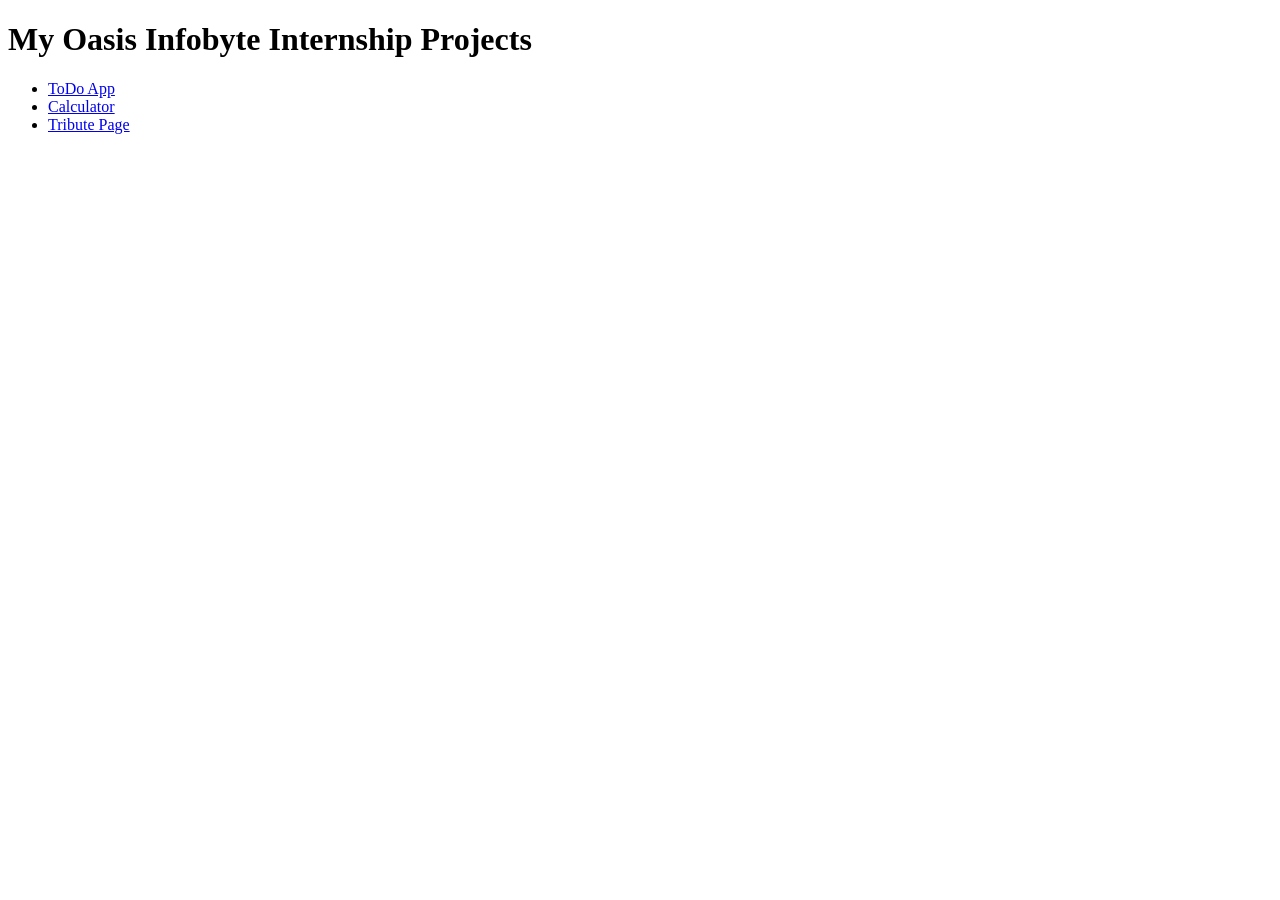
==== index.html @ ab1253c7 "added homepage" ====
<!DOCTYPE html>
<html>

<head>
    <title>Oasis Internship Projects</title>
</head>

<body>

    <h1>My Oasis Infobyte Internship Projects</h1>

    <ul>
        <li><a href="ToDo-App/">ToDo App</a></li>
        <li><a href="Calculator-OSIFB/">Calculator</a></li>
        <li><a href="tributeApp/">Tribute Page</a></li>
    </ul>

</body>

</html>
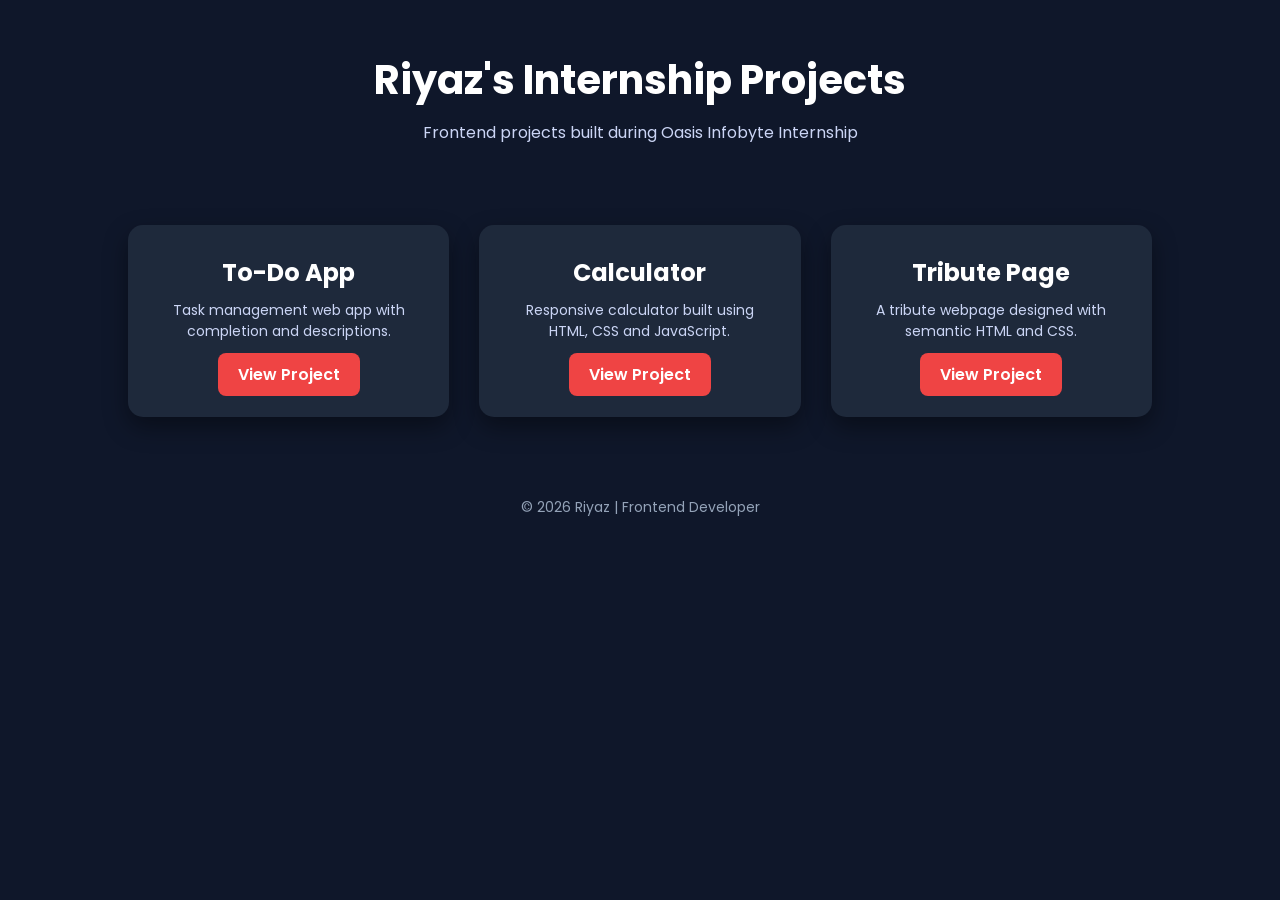
==== commit f1d719d5: "improved the root index file" ====
--- a/index.html
+++ b/index.html
@@ -1,19 +1,63 @@
 <!DOCTYPE html>
-<html>
+<html lang="en">
 
 <head>
-    <title>Oasis Internship Projects</title>
+    <meta charset="UTF-8">
+    <meta name="viewport" content="width=device-width, initial-scale=1.0">
+
+    <title>Riyaz | Internship Projects</title>
+
+    <link rel="stylesheet" href="style.css">
+
+    <link href="https://fonts.googleapis.com/css2?family=Poppins:wght@300;400;600&display=swap" rel="stylesheet">
+
 </head>
 
 <body>
 
-    <h1>My Oasis Infobyte Internship Projects</h1>
+    <header class="header">
 
-    <ul>
-        <li><a href="ToDo-App/">ToDo App</a></li>
-        <li><a href="Calculator-OSIFB/">Calculator</a></li>
-        <li><a href="tributeApp/">Tribute Page</a></li>
-    </ul>
+        <h1>Riyaz's Internship Projects</h1>
+        <p>Frontend projects built during Oasis Infobyte Internship</p>
+
+    </header>
+
+    <section class="projects">
+
+        <div class="card">
+
+            <h2>To-Do App</h2>
+            <p>Task management web app with completion and descriptions.</p>
+
+            <a href="./OIBSIP-TodoApp/">View Project</a>
+
+        </div>
+
+        <div class="card">
+
+            <h2>Calculator</h2>
+            <p>Responsive calculator built using HTML, CSS and JavaScript.</p>
+
+            <a href="./OIBSIP-Calculator/">View Project</a>
+
+        </div>
+
+        <div class="card">
+
+            <h2>Tribute Page</h2>
+            <p>A tribute webpage designed with semantic HTML and CSS.</p>
+
+            <a href="./OIBSIP-TributeApp/">View Project</a>
+
+        </div>
+
+    </section>
+
+    <footer>
+
+        <p>© 2026 Riyaz | Frontend Developer</p>
+
+    </footer>
 
 </body>
 
--- a/style.css
+++ b/style.css
@@ -0,0 +1,117 @@
+* {
+    margin: 0;
+    padding: 0;
+    box-sizing: border-box;
+    font-family: 'Poppins', sans-serif;
+}
+
+body {
+    background: #0f172a;
+    color: white;
+    min-height: 100vh;
+    display: flex;
+    flex-direction: column;
+    align-items: center;
+}
+
+.header {
+    text-align: center;
+    padding: 50px 20px;
+}
+
+.header h1 {
+    font-size: 40px;
+    margin-bottom: 10px;
+}
+
+.header p {
+    color: #cbd5f5;
+}
+
+.projects {
+
+    width: 80%;
+
+    display: grid;
+
+    grid-template-columns: repeat(auto-fit, minmax(250px, 1fr));
+
+    gap: 30px;
+
+    margin-top: 30px;
+
+}
+
+.card {
+
+    background: #1e293b;
+
+    padding: 30px;
+
+    border-radius: 15px;
+
+    text-align: center;
+
+    box-shadow: 0 10px 25px rgba(0, 0, 0, 0.4);
+
+    transition: 0.3s;
+
+}
+
+.card:hover {
+
+    transform: translateY(-8px);
+
+    box-shadow: 0 20px 40px rgba(0, 0, 0, 0.6);
+
+}
+
+.card h2 {
+
+    margin-bottom: 10px;
+
+}
+
+.card p {
+
+    font-size: 14px;
+
+    color: #cbd5f5;
+
+    margin-bottom: 20px;
+
+}
+
+.card a {
+
+    text-decoration: none;
+
+    background: #ef4444;
+
+    color: white;
+
+    padding: 10px 20px;
+
+    border-radius: 8px;
+
+    font-weight: 600;
+
+}
+
+.card a:hover {
+
+    background: #dc2626;
+
+}
+
+footer {
+
+    margin-top: 60px;
+
+    padding: 20px;
+
+    color: #94a3b8;
+
+    font-size: 14px;
+
+}
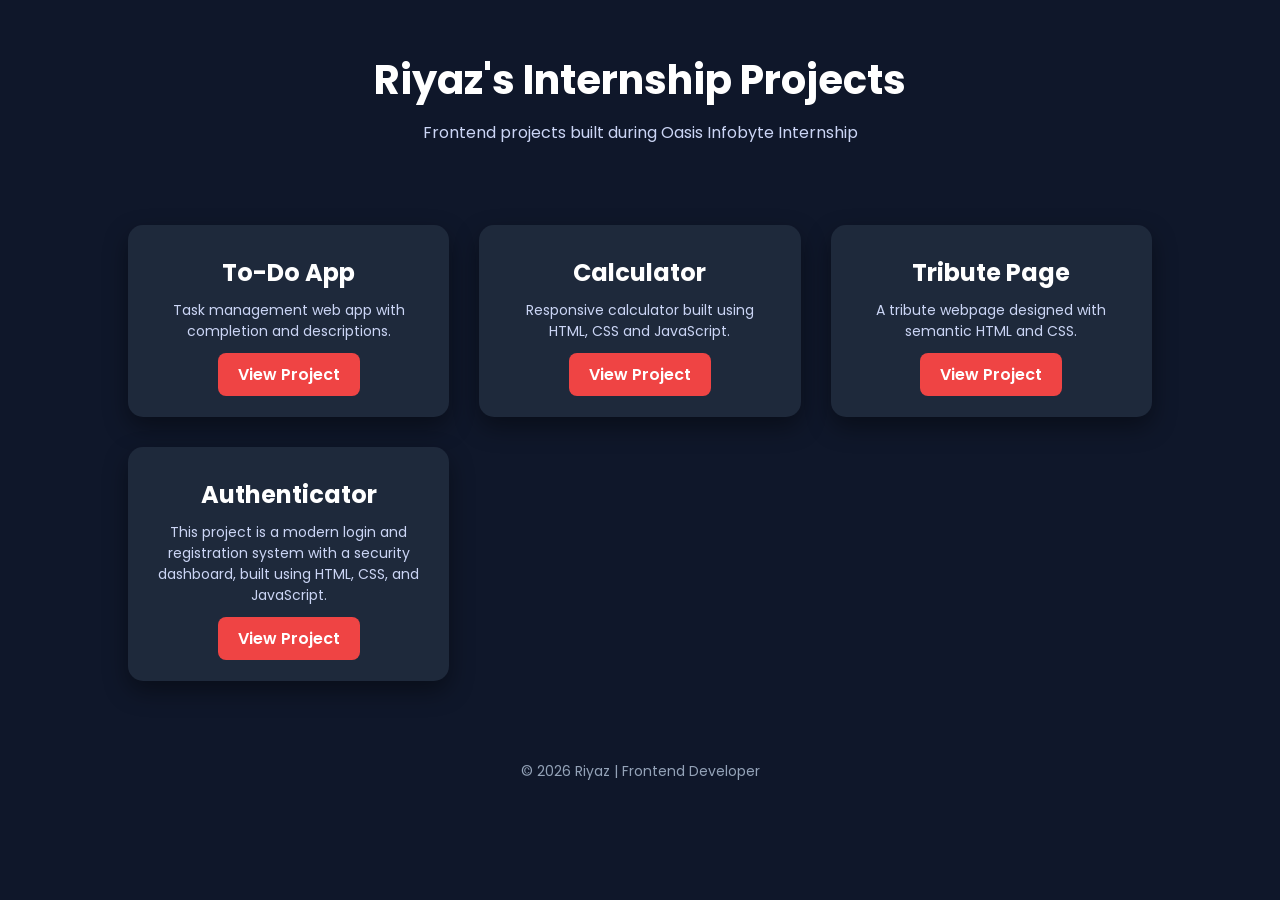
==== commit d8bac212: "added authentication card" ====
--- a/index.html
+++ b/index.html
@@ -50,6 +50,15 @@
             <a href="./OIBSIP-TributeApp/">View Project</a>
 
         </div>
+        <div class="card">
+
+            <h2>Authenticator</h2>
+            <p>This project is a modern login and registration system with a security dashboard, built using HTML, CSS,
+                and JavaScript. </p>
+
+            <a href="./OIBSIP-AuthenticationApp">View Project</a>
+
+        </div>
 
     </section>
 
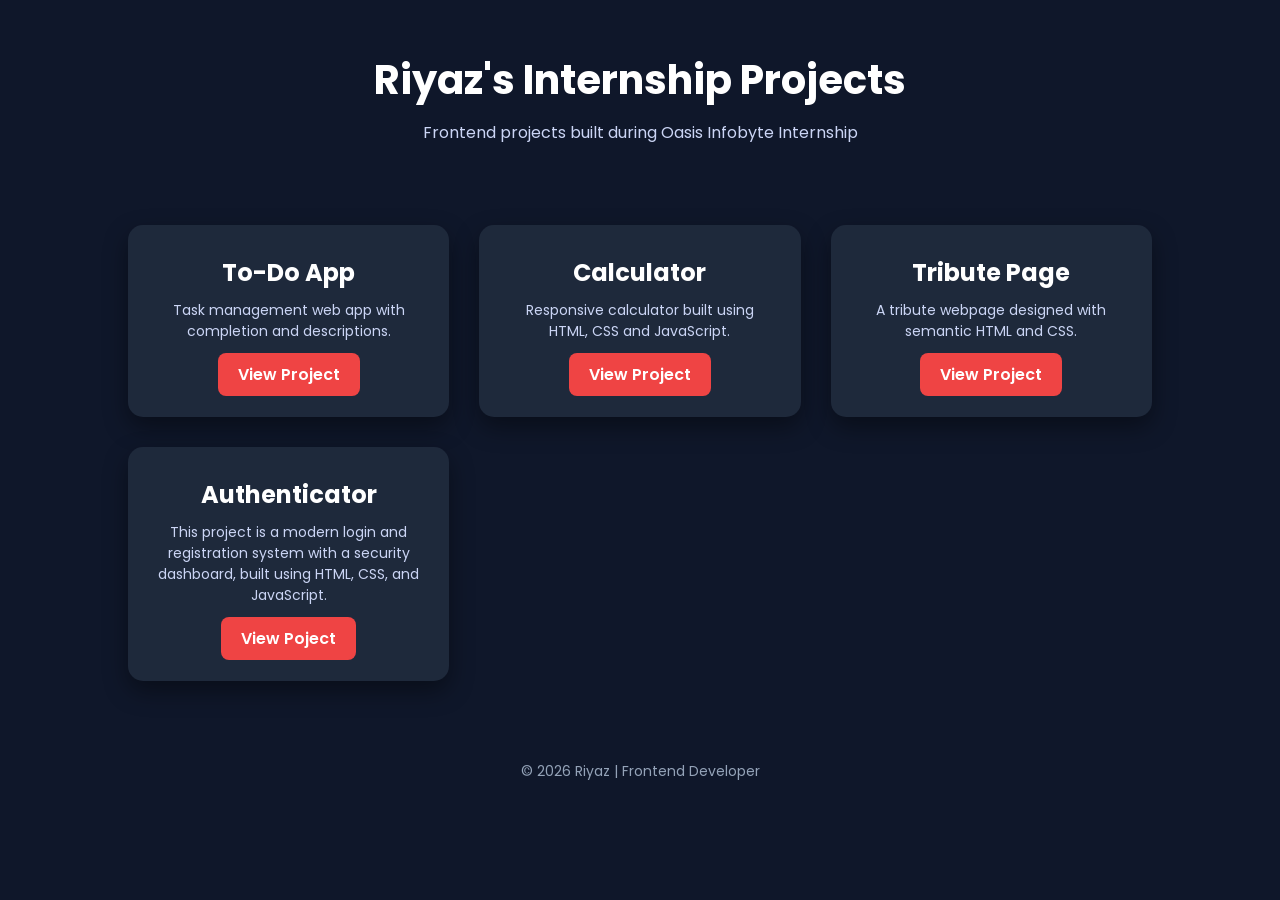
==== commit 5962779d: "fixed links" ====
--- a/index.html
+++ b/index.html
@@ -56,8 +56,7 @@
             <p>This project is a modern login and registration system with a security dashboard, built using HTML, CSS,
                 and JavaScript. </p>
 
-            <a href="./OIBSIP-AuthenticationApp">View Project</a>
-
+            <a href="OIBSIP_AuthenticationApp/index.html">View Poject</a>
         </div>
 
     </section>
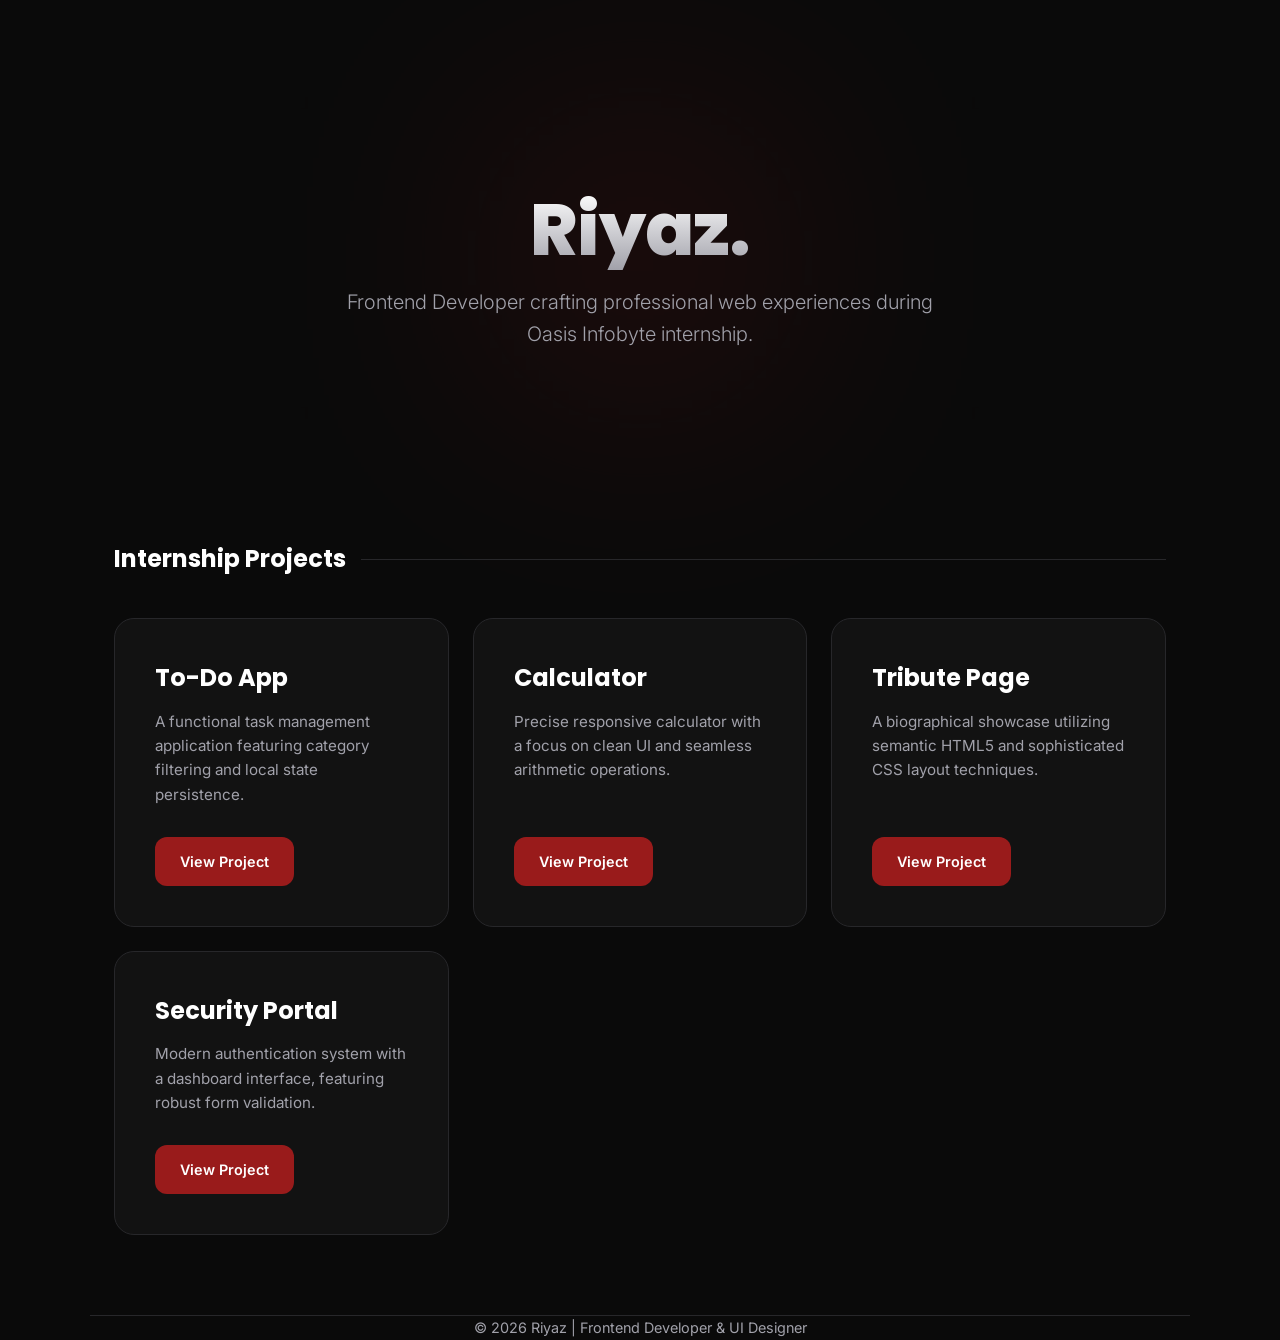
==== commit 1a0444e8: "enhanced portfolio" ====
--- a/index.html
+++ b/index.html
@@ -1,72 +1,99 @@
-<!DOCTYPE html>
+<!doctype html>
 <html lang="en">
-
-<head>
-    <meta charset="UTF-8">
-    <meta name="viewport" content="width=device-width, initial-scale=1.0">
-
-    <title>Riyaz | Internship Projects</title>
-
-    <link rel="stylesheet" href="style.css">
-
-    <link href="https://fonts.googleapis.com/css2?family=Poppins:wght@300;400;600&display=swap" rel="stylesheet">
-
-</head>
-
-<body>
-
-    <header class="header">
-
-        <h1>Riyaz's Internship Projects</h1>
-        <p>Frontend projects built during Oasis Infobyte Internship</p>
-
+  <head>
+    <meta charset="UTF-8" />
+    <meta name="viewport" content="width=device-width, initial-scale=1.0" />
+    <title>Riyaz | Portfolio</title>
+    <!-- Google Fonts -->
+    <link
+      href="https://fonts.googleapis.com/css2?family=Inter:wght@300;400;600;800&family=Poppins:wght@600&display=swap"
+      rel="stylesheet"
+    />
+    <!-- Link to your external CSS file -->
+    <link rel="stylesheet" href="style.css" />
+  </head>
+  <body>
+    <!-- Hero / Header Section -->
+    <header class="header container">
+      <div class="hero-content">
+        <h1>Riyaz<span class="red-dot">.</span></h1>
+        <p>
+          Frontend Developer crafting professional web experiences during Oasis
+          Infobyte internship.
+        </p>
+      </div>
     </header>
 
-    <section class="projects">
+    <!-- Main Content -->
+    <main class="container">
+      <h2 class="section-title">Internship Projects</h2>
 
+      <section class="projects-grid">
+        <!-- Project 1: To-Do App -->
         <div class="card">
-
+          <div class="card-info">
             <h2>To-Do App</h2>
-            <p>Task management web app with completion and descriptions.</p>
-
-            <a href="./OIBSIP-TodoApp/">View Project</a>
-
+            <p>
+              A functional task management application featuring category
+              filtering and local state persistence.
+            </p>
+          </div>
+          <div class="card-action">
+            <a href="./OIBSIP-TodoApp/" class="btn">View Project</a>
+          </div>
         </div>
 
+        <!-- Project 2: Calculator -->
         <div class="card">
-
+          <div class="card-info">
             <h2>Calculator</h2>
-            <p>Responsive calculator built using HTML, CSS and JavaScript.</p>
-
-            <a href="./OIBSIP-Calculator/">View Project</a>
-
+            <p>
+              Precise responsive calculator with a focus on clean UI and
+              seamless arithmetic operations.
+            </p>
+          </div>
+          <div class="card-action">
+            <a href="./OIBSIP-Calculator/" class="btn">View Project</a>
+          </div>
         </div>
 
+        <!-- Project 3: Tribute Page -->
         <div class="card">
-
+          <div class="card-info">
             <h2>Tribute Page</h2>
-            <p>A tribute webpage designed with semantic HTML and CSS.</p>
-
-            <a href="./OIBSIP-TributeApp/">View Project</a>
-
-        </div>
-        <div class="card">
-
-            <h2>Authenticator</h2>
-            <p>This project is a modern login and registration system with a security dashboard, built using HTML, CSS,
-                and JavaScript. </p>
-
-            <a href="OIBSIP_AuthenticationApp/index.html">View Poject</a>
+            <p>
+              A biographical showcase utilizing semantic HTML5 and sophisticated
+              CSS layout techniques.
+            </p>
+          </div>
+          <div class="card-action">
+            <a href="./OIBSIP-TributeApp/" class="btn">View Project</a>
+          </div>
         </div>
 
-    </section>
+        <!-- Project 4: Authenticator -->
+        <div class="card">
+          <div class="card-info">
+            <h2>Security Portal</h2>
+            <p>
+              Modern authentication system with a dashboard interface, featuring
+              robust form validation.
+            </p>
+          </div>
+          <div class="card-action">
+            <a href="OIBSIP_AuthenticationApp/index.html" class="btn"
+              >View Project</a
+            >
+          </div>
+        </div>
+      </section>
+    </main>
 
-    <footer>
-
-        <p>© 2026 Riyaz | Frontend Developer</p>
-
+    <!-- Footer -->
+    <footer class="container">
+      <div class="footer-inner">
+        <p>© 2026 Riyaz | Frontend Developer & UI Designer</p>
+      </div>
     </footer>
-
-</body>
-
-</html>+  </body>
+</html>
--- a/style.css
+++ b/style.css
@@ -1,117 +1,219 @@
+:root {
+  --bg-main: #0a0a0a;
+  --bg-card: #121212;
+  --primary-red: #991b1b;
+  --accent-red: #ef4444;
+  --text-main: #ffffff;
+  --text-muted: #a1a1aa;
+  --border-color: #27272a;
+  --transition: all 0.3s cubic-bezier(0.4, 0, 0.2, 1);
+}
+
 * {
-    margin: 0;
-    padding: 0;
-    box-sizing: border-box;
-    font-family: 'Poppins', sans-serif;
+  margin: 0;
+  padding: 0;
+  box-sizing: border-box;
 }
 
 body {
-    background: #0f172a;
-    color: white;
-    min-height: 100vh;
-    display: flex;
-    flex-direction: column;
-    align-items: center;
-}
-
+  background-color: var(--bg-main);
+  color: var(--text-main);
+  font-family: "Inter", sans-serif;
+  line-height: 1.6;
+  overflow-x: hidden;
+}
+
+/* Smooth Scroll */
+html {
+  scroll-behavior: smooth;
+}
+
+/* Layout Container */
+.container {
+  max-width: 1100px;
+  margin: 0 auto;
+  padding: 0 24px;
+}
+
+/* Header / Hero Section */
 .header {
-    text-align: center;
-    padding: 50px 20px;
+  min-height: 60vh;
+  display: flex;
+  flex-direction: column;
+  justify-content: center;
+  align-items: center;
+  text-align: center;
+  padding: 80px 20px;
+  position: relative;
+}
+
+/* Decorative Glow */
+.header::before {
+  content: "";
+  position: absolute;
+  top: 20%;
+  width: 300px;
+  height: 300px;
+  background: var(--primary-red);
+  filter: blur(120px);
+  opacity: 0.15;
+  z-index: -1;
 }
 
 .header h1 {
-    font-size: 40px;
-    margin-bottom: 10px;
+  font-family: "Poppins", sans-serif;
+  font-size: clamp(2.5rem, 8vw, 4.5rem);
+  font-weight: 800;
+  letter-spacing: -1px;
+  line-height: 1.1;
+  margin-bottom: 16px;
+  background: linear-gradient(to bottom, #ffffff, #a1a1aa);
+  -webkit-background-clip: text;
+  -webkit-text-fill-color: transparent;
 }
 
 .header p {
-    color: #cbd5f5;
-}
-
-.projects {
-
-    width: 80%;
-
-    display: grid;
-
-    grid-template-columns: repeat(auto-fit, minmax(250px, 1fr));
-
-    gap: 30px;
-
-    margin-top: 30px;
-
-}
-
+  font-size: clamp(1rem, 3vw, 1.25rem);
+  color: var(--text-muted);
+  max-width: 600px;
+  font-weight: 300;
+}
+
+.red-dot {
+  color: var(--accent-red);
+}
+
+/* Section Heading */
+.section-title {
+  font-family: "Poppins", sans-serif;
+  font-size: 1.5rem;
+  margin-bottom: 40px;
+  display: flex;
+  align-items: center;
+  gap: 15px;
+  color: var(--text-main);
+}
+
+.section-title::after {
+  content: "";
+  height: 1px;
+  flex-grow: 1;
+  background: var(--border-color);
+}
+
+/* Projects Grid */
+.projects-grid {
+  display: grid;
+  grid-template-columns: repeat(auto-fit, minmax(320px, 1fr));
+  gap: 24px;
+  margin-bottom: 80px;
+}
+
+/* Project Cards */
 .card {
-
-    background: #1e293b;
-
-    padding: 30px;
-
-    border-radius: 15px;
-
-    text-align: center;
-
-    box-shadow: 0 10px 25px rgba(0, 0, 0, 0.4);
-
-    transition: 0.3s;
-
+  background: var(--bg-card);
+  border: 1px solid var(--border-color);
+  padding: 40px;
+  border-radius: 20px;
+  transition: var(--transition);
+  display: flex;
+  flex-direction: column;
+  justify-content: space-between;
+  position: relative;
+  overflow: hidden;
+}
+
+.card::before {
+  content: "";
+  position: absolute;
+  top: 0;
+  left: 0;
+  width: 100%;
+  height: 100%;
+  background: radial-gradient(
+    circle at top right,
+    rgba(239, 68, 68, 0.05),
+    transparent
+  );
+  opacity: 0;
+  transition: var(--transition);
 }
 
 .card:hover {
-
-    transform: translateY(-8px);
-
-    box-shadow: 0 20px 40px rgba(0, 0, 0, 0.6);
-
+  transform: translateY(-8px);
+  border-color: var(--primary-red);
+  box-shadow: 0 20px 40px rgba(0, 0, 0, 0.4);
+}
+
+.card:hover::before {
+  opacity: 1;
 }
 
 .card h2 {
-
-    margin-bottom: 10px;
-
+  font-family: "Poppins", sans-serif;
+  font-size: 1.5rem;
+  margin-bottom: 12px;
+  color: var(--text-main);
 }
 
 .card p {
-
-    font-size: 14px;
-
-    color: #cbd5f5;
-
-    margin-bottom: 20px;
-
-}
-
-.card a {
-
-    text-decoration: none;
-
-    background: #ef4444;
-
-    color: white;
-
-    padding: 10px 20px;
-
-    border-radius: 8px;
-
-    font-weight: 600;
-
-}
-
-.card a:hover {
-
-    background: #dc2626;
-
-}
-
+  font-size: 0.95rem;
+  color: var(--text-muted);
+  margin-bottom: 30px;
+  min-height: 3em;
+}
+
+/* Buttons */
+.btn {
+  display: inline-flex;
+  align-items: center;
+  justify-content: center;
+  text-decoration: none;
+  background: var(--primary-red);
+  color: white;
+  padding: 12px 24px;
+  border-radius: 12px;
+  font-weight: 600;
+  font-size: 0.9rem;
+  transition: var(--transition);
+  border: 1px solid transparent;
+}
+
+.btn:hover {
+  background: var(--accent-red);
+  box-shadow: 0 0 20px rgba(239, 68, 68, 0.2);
+  transform: scale(1.02);
+}
+
+/* Footer */
 footer {
-
-    margin-top: 60px;
-
-    padding: 20px;
-
-    color: #94a3b8;
-
-    font-size: 14px;
-
-}+  border-top: 1px solid var(--border-color);
+  padding: 40px 0;
+  text-align: center;
+  color: var(--text-muted);
+  font-size: 0.9rem;
+}
+
+/* Custom Scrollbar */
+::-webkit-scrollbar {
+  width: 8px;
+}
+::-webkit-scrollbar-track {
+  background: var(--bg-main);
+}
+::-webkit-scrollbar-thumb {
+  background: var(--border-color);
+  border-radius: 10px;
+}
+::-webkit-scrollbar-thumb:hover {
+  background: var(--primary-red);
+}
+
+@media (max-width: 640px) {
+  .projects-grid {
+    grid-template-columns: 1fr;
+  }
+  .header {
+    padding: 60px 0;
+  }
+}
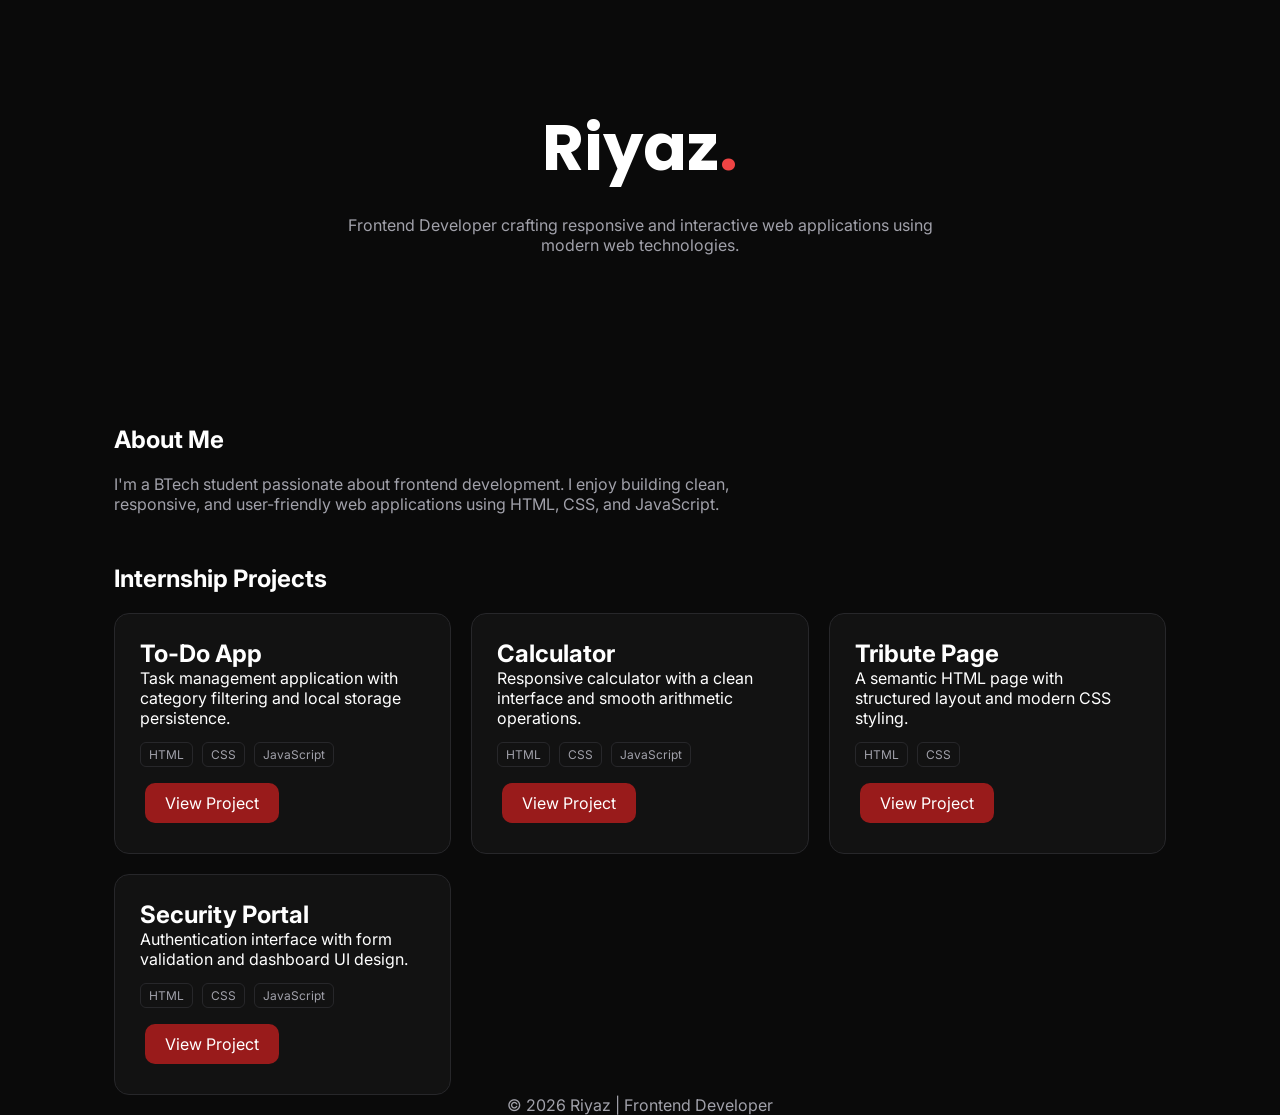
==== commit 8dccd604: "fixed project links" ====
--- a/index.html
+++ b/index.html
@@ -4,84 +4,131 @@
     <meta charset="UTF-8" />
     <meta name="viewport" content="width=device-width, initial-scale=1.0" />
     <title>Riyaz | Portfolio</title>
-    <!-- Google Fonts -->
+
+    <!-- Fonts -->
     <link
       href="https://fonts.googleapis.com/css2?family=Inter:wght@300;400;600;800&family=Poppins:wght@600&display=swap"
       rel="stylesheet"
     />
-    <!-- Link to your external CSS file -->
+
     <link rel="stylesheet" href="style.css" />
   </head>
+
   <body>
-    <!-- Hero / Header Section -->
+    <!-- HERO -->
     <header class="header container">
-      <div class="hero-content">
-        <h1>Riyaz<span class="red-dot">.</span></h1>
-        <p>
-          Frontend Developer crafting professional web experiences during Oasis
-          Infobyte internship.
-        </p>
-      </div>
+      <h1>Riyaz<span class="red-dot">.</span></h1>
+
+      <p>
+        Frontend Developer crafting responsive and interactive web applications
+        using modern web technologies.
+      </p>
     </header>
 
-    <!-- Main Content -->
+    <!-- ABOUT -->
+    <section class="container about">
+      <h2 class="section-title">About Me</h2>
+      <p>
+        I'm a BTech student passionate about frontend development. I enjoy
+        building clean, responsive, and user-friendly web applications using
+        HTML, CSS, and JavaScript.
+      </p>
+    </section>
+
+    <!-- PROJECTS -->
     <main class="container">
       <h2 class="section-title">Internship Projects</h2>
 
       <section class="projects-grid">
-        <!-- Project 1: To-Do App -->
+        <!-- TODO -->
         <div class="card">
-          <div class="card-info">
-            <h2>To-Do App</h2>
-            <p>
-              A functional task management application featuring category
-              filtering and local state persistence.
-            </p>
+          <h2>To-Do App</h2>
+
+          <p>
+            Task management application with category filtering and local
+            storage persistence.
+          </p>
+
+          <div class="tech-stack">
+            <span>HTML</span>
+            <span>CSS</span>
+            <span>JavaScript</span>
           </div>
+
           <div class="card-action">
-            <a href="./OIBSIP-TodoApp/" class="btn">View Project</a>
+            <a
+              href="https://riyazahemad0235.github.io/OIBSIP/OIBSIP-TodoApp/"
+              class="btn"
+              >View Project</a
+            >
           </div>
         </div>
 
-        <!-- Project 2: Calculator -->
+        <!-- CALCULATOR -->
         <div class="card">
-          <div class="card-info">
-            <h2>Calculator</h2>
-            <p>
-              Precise responsive calculator with a focus on clean UI and
-              seamless arithmetic operations.
-            </p>
+          <h2>Calculator</h2>
+
+          <p>
+            Responsive calculator with a clean interface and smooth arithmetic
+            operations.
+          </p>
+
+          <div class="tech-stack">
+            <span>HTML</span>
+            <span>CSS</span>
+            <span>JavaScript</span>
           </div>
+
           <div class="card-action">
-            <a href="./OIBSIP-Calculator/" class="btn">View Project</a>
+            <a
+              href="https://riyazahemad0235.github.io/OIBSIP/OIBSIP-Calculator/"
+              class="btn"
+              >View Project</a
+            >
           </div>
         </div>
 
-        <!-- Project 3: Tribute Page -->
+        <!-- TRIBUTE -->
         <div class="card">
-          <div class="card-info">
-            <h2>Tribute Page</h2>
-            <p>
-              A biographical showcase utilizing semantic HTML5 and sophisticated
-              CSS layout techniques.
-            </p>
+          <h2>Tribute Page</h2>
+
+          <p>
+            A semantic HTML page with structured layout and modern CSS styling.
+          </p>
+
+          <div class="tech-stack">
+            <span>HTML</span>
+            <span>CSS</span>
           </div>
+
           <div class="card-action">
-            <a href="./OIBSIP-TributeApp/" class="btn">View Project</a>
+            <a
+              href="https://riyazahemad0235.github.io/OIBSIP/OIBSIP-TributeApp/"
+              class="btn"
+              >View Project</a
+            >
           </div>
         </div>
 
-        <!-- Project 4: Authenticator -->
+        <!-- AUTH -->
         <div class="card">
-          <div class="card-info">
-            <h2>Security Portal</h2>
-            <p>
-              Modern authentication system with a dashboard interface, featuring
-              robust form validation.
-            </p>
+          <h2>Security Portal</h2>
+
+          <p>
+            Authentication interface with form validation and dashboard UI
+            design.
+          </p>
+
+          <div class="tech-stack">
+            <span>HTML</span>
+            <span>CSS</span>
+            <span>JavaScript</span>
           </div>
+
           <div class="card-action">
-            <a href="OIBSIP_AuthenticationApp/index.html" class="btn"
+            <a
+              href="https://riyazahemad0235.github.io/OIBSIP/OIBSIP_AuthenticationApp/"
+              class="btn"
               >View Project</a
             >
           </div>
@@ -89,11 +136,9 @@
       </section>
     </main>
 
-    <!-- Footer -->
+    <!-- FOOTER -->
     <footer class="container">
-      <div class="footer-inner">
-        <p>© 2026 Riyaz | Frontend Developer & UI Designer</p>
-      </div>
+      <p>© 2026 Riyaz | Frontend Developer</p>
     </footer>
   </body>
 </html>
--- a/style.css
+++ b/style.css
@@ -6,7 +6,7 @@
   --text-main: #ffffff;
   --text-muted: #a1a1aa;
   --border-color: #27272a;
-  --transition: all 0.3s cubic-bezier(0.4, 0, 0.2, 1);
+  --transition: all 0.3s ease;
 }
 
 * {
@@ -16,204 +16,122 @@
 }
 
 body {
-  background-color: var(--bg-main);
+  background: var(--bg-main);
   color: var(--text-main);
   font-family: "Inter", sans-serif;
-  line-height: 1.6;
-  overflow-x: hidden;
 }
 
-/* Smooth Scroll */
-html {
-  scroll-behavior: smooth;
-}
-
-/* Layout Container */
+/* Container */
 .container {
   max-width: 1100px;
-  margin: 0 auto;
+  margin: auto;
   padding: 0 24px;
 }
 
-/* Header / Hero Section */
+/* HERO */
 .header {
-  min-height: 60vh;
-  display: flex;
-  flex-direction: column;
-  justify-content: center;
-  align-items: center;
   text-align: center;
-  padding: 80px 20px;
-  position: relative;
-}
-
-/* Decorative Glow */
-.header::before {
-  content: "";
-  position: absolute;
-  top: 20%;
-  width: 300px;
-  height: 300px;
-  background: var(--primary-red);
-  filter: blur(120px);
-  opacity: 0.15;
-  z-index: -1;
+  padding: 100px 20px;
 }
 
 .header h1 {
+  font-size: 4rem;
   font-family: "Poppins", sans-serif;
-  font-size: clamp(2.5rem, 8vw, 4.5rem);
-  font-weight: 800;
-  letter-spacing: -1px;
-  line-height: 1.1;
-  margin-bottom: 16px;
-  background: linear-gradient(to bottom, #ffffff, #a1a1aa);
-  -webkit-background-clip: text;
-  -webkit-text-fill-color: transparent;
 }
 
 .header p {
-  font-size: clamp(1rem, 3vw, 1.25rem);
   color: var(--text-muted);
+  margin: 20px auto;
   max-width: 600px;
-  font-weight: 300;
 }
 
 .red-dot {
   color: var(--accent-red);
 }
 
-/* Section Heading */
-.section-title {
-  font-family: "Poppins", sans-serif;
-  font-size: 1.5rem;
-  margin-bottom: 40px;
-  display: flex;
-  align-items: center;
-  gap: 15px;
-  color: var(--text-main);
+/* Buttons */
+.hero-buttons {
+  margin-top: 20px;
 }
 
-.section-title::after {
-  content: "";
-  height: 1px;
-  flex-grow: 1;
-  background: var(--border-color);
+.btn {
+  display: inline-block;
+  padding: 10px 20px;
+  background: var(--primary-red);
+  color: white;
+  text-decoration: none;
+  border-radius: 10px;
+  margin: 5px;
+  transition: var(--transition);
 }
 
-/* Projects Grid */
+.btn:hover {
+  background: var(--accent-red);
+  box-shadow: 0 0 25px rgba(239, 68, 68, 0.4);
+}
+
+.secondary {
+  background: transparent;
+  border: 1px solid var(--border-color);
+}
+
+.secondary:hover {
+  color: var(--accent-red);
+  border-color: var(--accent-red);
+}
+
+/* Section */
+.section-title {
+  margin: 50px 0 20px;
+}
+
+/* ABOUT */
+.about p {
+  color: var(--text-muted);
+  max-width: 700px;
+}
+
+/* GRID */
 .projects-grid {
   display: grid;
-  grid-template-columns: repeat(auto-fit, minmax(320px, 1fr));
-  gap: 24px;
-  margin-bottom: 80px;
+  grid-template-columns: repeat(auto-fit, minmax(280px, 1fr));
+  gap: 20px;
 }
 
-/* Project Cards */
+/* CARD */
 .card {
   background: var(--bg-card);
+  padding: 25px;
+  border-radius: 15px;
   border: 1px solid var(--border-color);
-  padding: 40px;
-  border-radius: 20px;
-  transition: var(--transition);
-  display: flex;
-  flex-direction: column;
-  justify-content: space-between;
-  position: relative;
-  overflow: hidden;
-}
-
-.card::before {
-  content: "";
-  position: absolute;
-  top: 0;
-  left: 0;
-  width: 100%;
-  height: 100%;
-  background: radial-gradient(
-    circle at top right,
-    rgba(239, 68, 68, 0.05),
-    transparent
-  );
-  opacity: 0;
   transition: var(--transition);
 }
 
 .card:hover {
   transform: translateY(-8px);
   border-color: var(--primary-red);
-  box-shadow: 0 20px 40px rgba(0, 0, 0, 0.4);
 }
 
-.card:hover::before {
-  opacity: 1;
+/* TECH STACK */
+.tech-stack {
+  margin: 15px 0;
 }
 
-.card h2 {
-  font-family: "Poppins", sans-serif;
-  font-size: 1.5rem;
-  margin-bottom: 12px;
-  color: var(--text-main);
+.tech-stack span {
+  font-size: 12px;
+  border: 1px solid var(--border-color);
+  padding: 4px 8px;
+  margin-right: 5px;
+  border-radius: 6px;
+  color: var(--text-muted);
 }
 
-.card p {
-  font-size: 0.95rem;
+/* FOOTER */
+footer {
+  text-align: center;
+  padding: 40px 0;
   color: var(--text-muted);
-  margin-bottom: 30px;
-  min-height: 3em;
 }
-
-/* Buttons */
-.btn {
-  display: inline-flex;
-  align-items: center;
-  justify-content: center;
-  text-decoration: none;
-  background: var(--primary-red);
-  color: white;
-  padding: 12px 24px;
-  border-radius: 12px;
-  font-weight: 600;
-  font-size: 0.9rem;
-  transition: var(--transition);
-  border: 1px solid transparent;
+.card-action {
+  margin-top: 10px;
 }
-
-.btn:hover {
-  background: var(--accent-red);
-  box-shadow: 0 0 20px rgba(239, 68, 68, 0.2);
-  transform: scale(1.02);
-}
-
-/* Footer */
-footer {
-  border-top: 1px solid var(--border-color);
-  padding: 40px 0;
-  text-align: center;
-  color: var(--text-muted);
-  font-size: 0.9rem;
-}
-
-/* Custom Scrollbar */
-::-webkit-scrollbar {
-  width: 8px;
-}
-::-webkit-scrollbar-track {
-  background: var(--bg-main);
-}
-::-webkit-scrollbar-thumb {
-  background: var(--border-color);
-  border-radius: 10px;
-}
-::-webkit-scrollbar-thumb:hover {
-  background: var(--primary-red);
-}
-
-@media (max-width: 640px) {
-  .projects-grid {
-    grid-template-columns: 1fr;
-  }
-  .header {
-    padding: 60px 0;
-  }
-}
